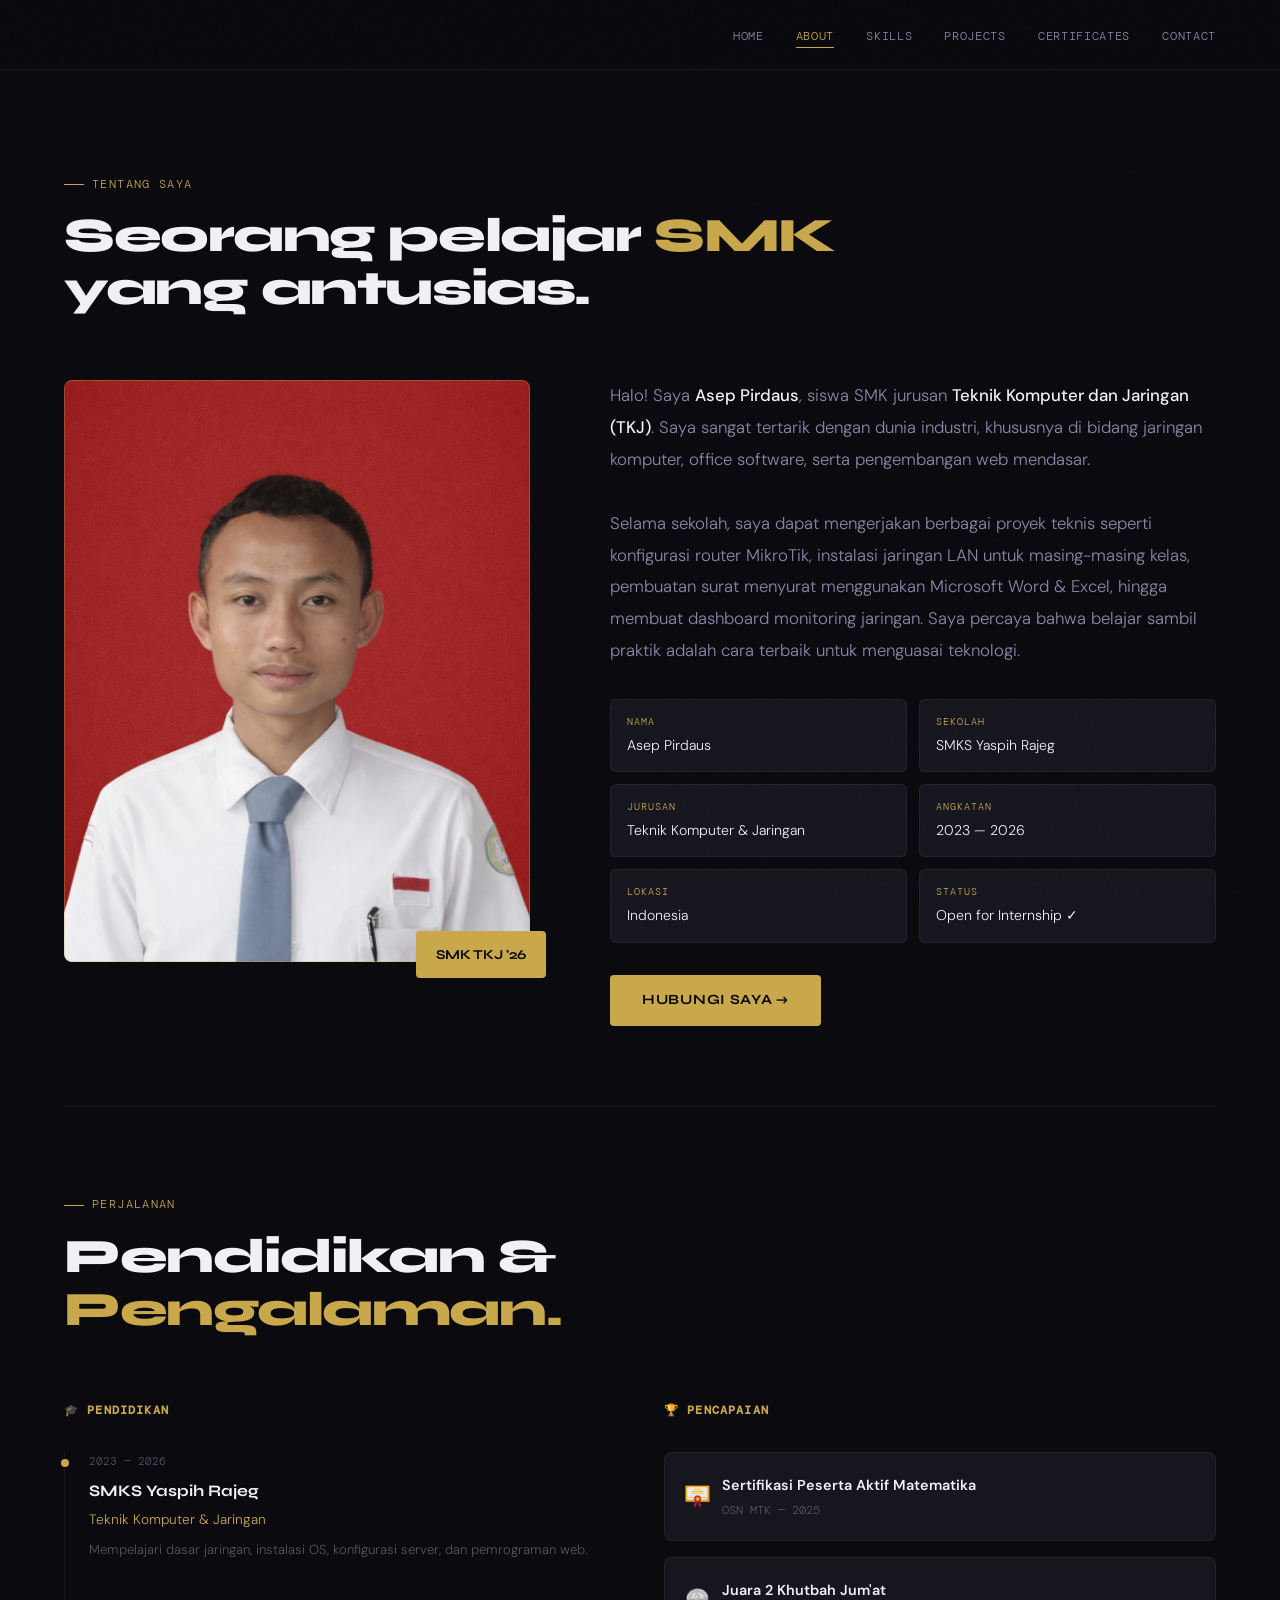
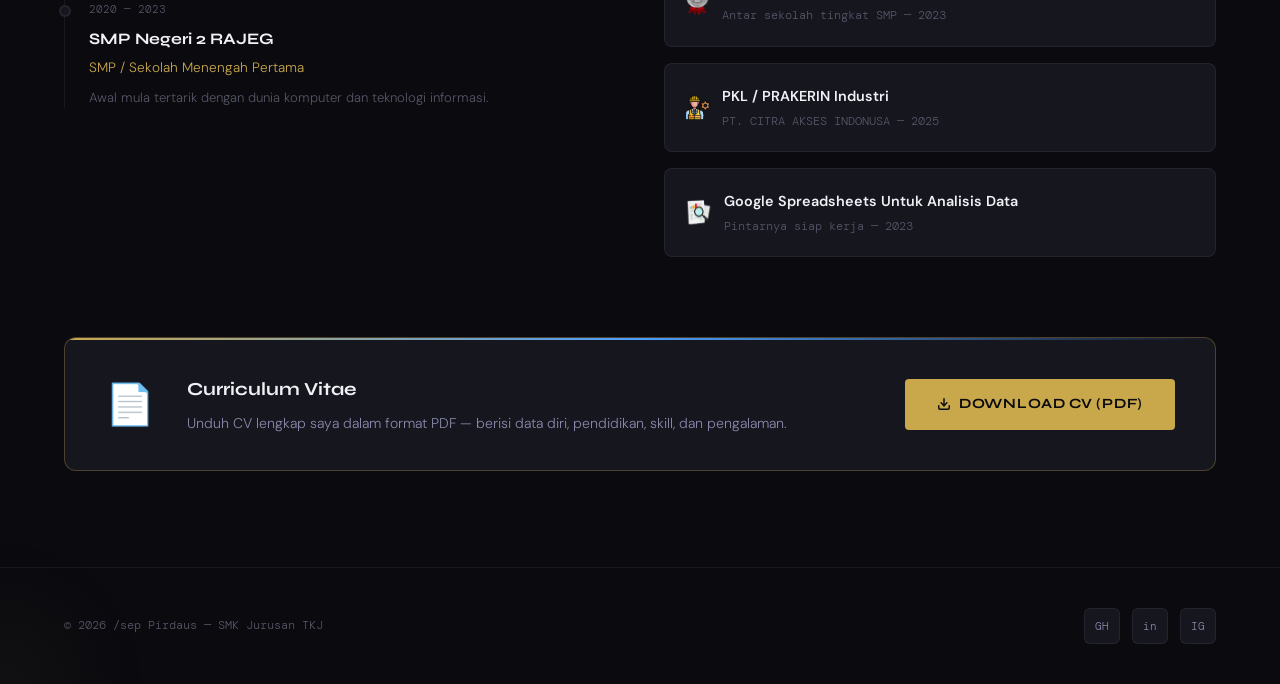
==== about.html @ 2106e5a6 "Add files via upload" ====
<!DOCTYPE html>
<html lang="id">
<head>
  <meta charset="UTF-8" />
  <meta name="viewport" content="width=device-width, initial-scale=1.0" />
  <title>About — Asep Pirdaus</title>
  <link rel="stylesheet" href="style.css" />
  <link rel="icon" href="data:image/svg+xml,<svg xmlns='http://www.w3.org/2000/svg' viewBox='0 0 100 100'><text y='.9em' font-size='90'>💻</text></svg>" />
</head>
<body>

  <nav class="navbar">
    <a href="index.html" class="nav-logo"><span></span></a>
    <ul class="nav-links">
      <li><a href="index.html">Home</a></li>
      <li><a href="about.html" class="active">About</a></li>
      <li><a href="skills.html">Skills</a></li>
      <li><a href="projects.html">Projects</a></li>
      <li><a href="certificates.html">Certificates</a></li>
      <li><a href="contact.html">Contact</a></li>
    </ul>
    <div class="hamburger" id="hamburger">
      <span></span><span></span><span></span>
    </div>
  </nav>

  <div class="nav-mobile" id="navMobile">
    <a href="index.html">Home</a>
    <a href="about.html">About</a>
    <a href="skills.html">Skills</a>
    <a href="projects.html">Projects</a>
    <a href="certificates.html">Certificates</a>
    <a href="contact.html">Contact</a>
  </div>

  <div class="page-wrapper">
    <section class="section">

      <div class="section-header reveal">
        <div class="section-tag">Tentang Saya</div>
        <h1 class="section-title">Seorang pelajar <span>SMK</span><br>yang antusias.</h1>
      </div>

      <!-- About Grid -->
      <div class="about-grid">

        <!-- Photo -->
        <div class="about-photo-wrap reveal">
          <div class="about-photo-frame">
            <img src="my face.webp" alt="Foto Asep" style="width:100%; height:100%; object-fit:cover;">
          </div>
          <div class="photo-badge">SMK TKJ '26</div>
        </div>

        <!-- Content -->
        <div class="about-content reveal">
          <p class="about-intro">
            Halo! Saya <strong>Asep Pirdaus</strong>, siswa SMK jurusan
            <strong>Teknik Komputer dan Jaringan (TKJ)</strong>. Saya sangat tertarik
            dengan dunia industri, khususnya di bidang jaringan komputer, office software,
            serta pengembangan web mendasar.
          </p>
          <p class="about-intro">
            Selama sekolah, saya dapat mengerjakan berbagai proyek teknis seperti
            konfigurasi router MikroTik, instalasi jaringan LAN untuk masing-masing kelas,
            pembuatan surat menyurat menggunakan Microsoft Word & Excel, hingga membuat
            dashboard monitoring jaringan. Saya percaya bahwa belajar sambil praktik adalah
            cara terbaik untuk menguasai teknologi.
          </p>

          <div class="about-details stagger">
            <div class="detail-item">
              <div class="detail-label">Nama</div>
              <div class="detail-value">Asep Pirdaus</div>
            </div>
            <div class="detail-item">
              <div class="detail-label">Sekolah</div>
              <div class="detail-value">SMKS Yaspih Rajeg</div>
            </div>
            <div class="detail-item">
              <div class="detail-label">Jurusan</div>
              <div class="detail-value">Teknik Komputer & Jaringan</div>
            </div>
            <div class="detail-item">
              <div class="detail-label">Angkatan</div>
              <div class="detail-value">2023 — 2026</div>
            </div>
            <div class="detail-item">
              <div class="detail-label">Lokasi</div>
              <div class="detail-value">Indonesia</div>
            </div>
            <div class="detail-item">
              <div class="detail-label">Status</div>
              <div class="detail-value">Open for Internship ✓</div>
            </div>
          </div>

          <div class="about-actions">
            <a href="contact.html" class="btn-primary">Hubungi Saya →</a>
          </div>
        </div>

      </div>

      <div class="divider" style="margin: 5rem 0;"></div>

      <!-- Education & Experience Timeline -->
      <div class="section-header reveal">
        <div class="section-tag">Perjalanan</div>
        <h2 class="section-title">Pendidikan &<br><span>Pengalaman.</span></h2>
      </div>

      <div class="timeline-grid stagger">

        <!-- Education -->
        <div class="reveal">
          <h3 class="timeline-heading">🎓 Pendidikan</h3>

          <div class="timeline-list">

            <div class="timeline-item">
              <div class="timeline-dot active"></div>
              <div class="timeline-date">2023 — 2026</div>
              <div class="timeline-title">SMKS Yaspih Rajeg</div>
              <div class="timeline-sub">Teknik Komputer & Jaringan</div>
              <div class="timeline-desc">Mempelajari dasar jaringan, instalasi OS, konfigurasi server, dan pemrograman web.</div>
            </div>

            <div class="timeline-item">
              <div class="timeline-dot"></div>
              <div class="timeline-date">2020 — 2023</div>
              <div class="timeline-title">SMP Negeri 2 RAJEG</div>
              <div class="timeline-sub">SMP / Sekolah Menengah Pertama</div>
              <div class="timeline-desc">Awal mula tertarik dengan dunia komputer dan teknologi informasi.</div>
            </div>

          </div>
        </div>

        <!-- Achievements -->
        <div class="reveal">
          <h3 class="timeline-heading">🏆 Pencapaian</h3>

          <div class="achievement-list">

            <div class="achievement-item">
              <span class="achievement-icon"><img src="sertif.webp" height="25px" width="25px" alt="Network"></span>
              <div>
                <div class="achievement-title">Sertifikasi Peserta Aktif Matematika</div>
                <div class="achievement-sub">OSN MTK — 2025</div>
              </div>
            </div>

            <div class="achievement-item">
              <span class="achievement-icon"><img src="medali.webp" height="28px" width="25px" alt="Network"></span>
              <div>
                <div class="achievement-title">Juara 2 Khutbah Jum'at</div>
                <div class="achievement-sub">Antar sekolah tingkat SMP — 2023</div>
              </div>
            </div>

            <div class="achievement-item">
              <span class="achievement-icon"><img src="industri.webp" height="25px" width="25px" alt="Network"></span>
              <div>
                <div class="achievement-title">PKL / PRAKERIN Industri</div>
                <div class="achievement-sub">PT. CITRA AKSES INDONUSA — 2025</div>
              </div>
            </div>

            <div class="achievement-item">
              <span class="achievement-icon"><img src="data.webp" height="29px" width="27px" alt="Network"></span>
              <div>
                <div class="achievement-title">Google Spreadsheets Untuk Analisis Data</div>
                <div class="achievement-sub">Pintarnya siap kerja — 2023</div>
              </div>
            </div>

          </div>
        </div>

      </div>

      <!-- CV Download Banner -->
      <div class="cv-banner reveal" style="margin-top: 5rem;">
        <div class="cv-banner-inner">
          <div class="cv-banner-icon">📄</div>
          <div class="cv-banner-text">
            <div class="cv-banner-title">Curriculum Vitae</div>
            <div class="cv-banner-desc">Unduh CV lengkap saya dalam format PDF — berisi data diri, pendidikan, skill, dan pengalaman.</div>
          </div>
          <a href="cv.pdf" class="btn-primary" download style="white-space:nowrap; flex-shrink:0;">
            <svg width="14" height="14" viewBox="0 0 24 24" fill="none" stroke="currentColor" stroke-width="2.5" stroke-linecap="round" stroke-linejoin="round" style="flex-shrink:0;"><path d="M21 15v4a2 2 0 0 1-2 2H5a2 2 0 0 1-2-2v-4"/><polyline points="7 10 12 15 17 10"/><line x1="12" y1="15" x2="12" y2="3"/></svg>
            Download CV (PDF)
          </a>
        </div>
      </div>

    </section>
  </div>

  <footer>
  
    <p class="footer-copy">© 2026 /sep Pirdaus — SMK Jurusan TKJ</p>
    <div class="footer-socials">
      <a href="https://github.com/aseppirdaus302-gif" class="social-link" title="GitHub" target="_blank">GH</a>
      <a href="https://www.linkedin.com/in/asep-pirdaus-865a7a403?utm_source=share&utm_campaign=share_via&utm_content=profile&utm_medium=android_app" class="social-link" title="LinkedIn" target="_blank">in</a>
      <a href="https://www.instagram.com/uus_dreamer" class="social-link" title="Instagram" target="_blank">IG</a>
    </div>
  </footer>

  <script src="main.js"></script>
</body>
</html>
---- style.css ----
/* =========================================
   PORTFOLIO - Asep Pirdaus - style.css
   Dark Elegant Theme — Improved v2
   ========================================= */

@import url('https://fonts.googleapis.com/css2?family=Syne:wght@400;600;700;800&family=DM+Mono:ital,wght@0,300;0,400;1,300&family=DM+Sans:wght@300;400;500&display=swap');

/* === CSS VARIABLES === */
:root {
  --bg-primary: #0a0a0f;
  --bg-secondary: #111118;
  --bg-card: #16161f;
  --bg-card-hover: #1e1e2a;

  --accent-gold: #c9a84c;
  --accent-gold-light: #e8c96b;
  --accent-blue: #4a9eff;
  --accent-blue-dim: rgba(74, 158, 255, 0.15);

  --text-primary: #f0f0f5;
  --text-secondary: #8888aa;
  --text-muted: #555566;

  --border: rgba(255, 255, 255, 0.06);
  --border-accent: rgba(201, 168, 76, 0.3);

  --shadow-card: 0 4px 30px rgba(0, 0, 0, 0.5);
  --shadow-glow: 0 0 40px rgba(201, 168, 76, 0.08);

  --font-display: 'Syne', sans-serif;
  --font-body: 'DM Sans', sans-serif;
  --font-mono: 'DM Mono', monospace;

  --nav-height: 70px;
  --transition: 0.3s cubic-bezier(0.4, 0, 0.2, 1);
  --section-padding: 6rem 5%;
}

/* === RESET & BASE === */
*, *::before, *::after {
  margin: 0;
  padding: 0;
  box-sizing: border-box;
}

html {
  scroll-behavior: smooth;
  font-size: 16px;
}

body {
  background-color: var(--bg-primary);
  color: var(--text-primary);
  font-family: var(--font-body);
  font-weight: 300;
  line-height: 1.7;
  overflow-x: hidden;
  min-height: 100vh;
}

body::before {
  content: '';
  position: fixed;
  inset: 0;
  background-image: url("data:image/svg+xml,%3Csvg viewBox='0 0 256 256' xmlns='http://www.w3.org/2000/svg'%3E%3Cfilter id='noise'%3E%3CfeTurbulence type='fractalNoise' baseFrequency='0.9' numOctaves='4' stitchTiles='stitch'/%3E%3C/filter%3E%3Crect width='100%25' height='100%25' filter='url(%23noise)' opacity='0.03'/%3E%3C/svg%3E");
  pointer-events: none;
  z-index: 9999;
  opacity: 0.4;
}

a { text-decoration: none; color: inherit; }
img { max-width: 100%; display: block; }
ul { list-style: none; }

::-webkit-scrollbar { width: 4px; }
::-webkit-scrollbar-track { background: var(--bg-primary); }
::-webkit-scrollbar-thumb { background: var(--accent-gold); border-radius: 2px; }

::selection {
  background: rgba(201, 168, 76, 0.25);
  color: var(--accent-gold-light);
}

/* =========================================
   ANIMATIONS
   ========================================= */
@keyframes fadeUp {
  from { opacity: 0; transform: translateY(20px); }
  to   { opacity: 1; transform: translateY(0); }
}

@keyframes fadeIn {
  from { opacity: 0; }
  to   { opacity: 1; }
}

@keyframes scrollLine {
  0%   { transform: scaleY(0); transform-origin: top; }
  50%  { transform: scaleY(1); transform-origin: top; }
  51%  { transform: scaleY(1); transform-origin: bottom; }
  100% { transform: scaleY(0); transform-origin: bottom; }
}

/* === SCROLL REVEAL === */
.reveal {
  opacity: 0;
  transform: translateY(24px);
  transition: opacity 0.6s ease, transform 0.6s ease;
}
.reveal.visible { opacity: 1; transform: translateY(0); }

.stagger > * {
  opacity: 0;
  transform: translateY(20px);
  transition: opacity 0.5s ease, transform 0.5s ease;
}
.stagger.visible > * { opacity: 1; transform: translateY(0); }
.stagger.visible > *:nth-child(1) { transition-delay: 0.05s; }
.stagger.visible > *:nth-child(2) { transition-delay: 0.15s; }
.stagger.visible > *:nth-child(3) { transition-delay: 0.25s; }
.stagger.visible > *:nth-child(4) { transition-delay: 0.35s; }
.stagger.visible > *:nth-child(5) { transition-delay: 0.45s; }
.stagger.visible > *:nth-child(6) { transition-delay: 0.55s; }

/* =========================================
   NAVBAR
   ========================================= */
.navbar {
  position: fixed;
  top: 0; left: 0; right: 0;
  z-index: 1000;
  height: var(--nav-height);
  display: flex;
  align-items: center;
  padding: 0 5%;
  background: rgba(10, 10, 15, 0.85);
  backdrop-filter: blur(20px);
  -webkit-backdrop-filter: blur(20px);
  border-bottom: 1px solid var(--border);
  transition: all var(--transition);
  gap: 2rem;
}

.navbar.scrolled {
  background: rgba(10, 10, 15, 0.97);
  border-bottom-color: var(--border-accent);
}

.nav-logo {
  font-family: var(--font-display);
  font-size: 1.3rem;
  font-weight: 800;
  color: var(--text-primary);
  letter-spacing: -0.02em;
  flex: 1;
  white-space: nowrap;
}
.nav-logo span { color: var(--accent-gold); }

.nav-links {
  display: flex;
  gap: 2rem;
  align-items: center;
  flex-wrap: nowrap;
}

.nav-links a {
  font-family: var(--font-mono);
  font-size: 0.72rem;
  letter-spacing: 0.06em;
  text-transform: uppercase;
  color: var(--text-secondary);
  position: relative;
  transition: color var(--transition);
  white-space: nowrap;
}

.nav-links a::after {
  content: '';
  position: absolute;
  bottom: -4px; left: 0;
  width: 0; height: 1px;
  background: var(--accent-gold);
  transition: width var(--transition);
}

.nav-links a:hover,
.nav-links a.active { color: var(--accent-gold); }

.nav-links a:hover::after,
.nav-links a.active::after { width: 100%; }

/* Hamburger */
.hamburger {
  display: none;
  flex-direction: column;
  gap: 5px;
  cursor: pointer;
  padding: 5px;
  flex-shrink: 0;
}

.hamburger span {
  display: block;
  width: 24px; height: 2px;
  background: var(--text-primary);
  transition: all var(--transition);
  transform-origin: center;
}

.hamburger.open span:nth-child(1) { transform: translateY(7px) rotate(45deg); }
.hamburger.open span:nth-child(2) { opacity: 0; }
.hamburger.open span:nth-child(3) { transform: translateY(-7px) rotate(-45deg); }

/* Mobile Nav */
.nav-mobile {
  display: none;
  position: fixed;
  top: var(--nav-height); left: 0; right: 0;
  background: rgba(10, 10, 15, 0.98);
  backdrop-filter: blur(20px);
  padding: 2rem 5%;
  border-bottom: 1px solid var(--border);
  z-index: 999;
  flex-direction: column;
  gap: 0;
  transform: translateY(-10px);
  opacity: 0;
  transition: all var(--transition);
}

.nav-mobile.open {
  display: flex;
  transform: translateY(0);
  opacity: 1;
}

.nav-mobile a {
  font-family: var(--font-mono);
  font-size: 0.9rem;
  color: var(--text-secondary);
  letter-spacing: 0.05em;
  text-transform: uppercase;
  transition: color var(--transition);
  padding: 1rem 0;
  border-bottom: 1px solid var(--border);
}

.nav-mobile a:hover,
.nav-mobile a.active { color: var(--accent-gold); }

/* =========================================
   PAGE WRAPPER
   ========================================= */
.page-wrapper { padding-top: var(--nav-height); }

/* =========================================
   HERO
   ========================================= */
.hero {
  min-height: auto;        /* ← hapus min-height penuh */
  padding: 5rem 5% 4rem;  /* ← atur padding atas bawah */
  display: flex;
  align-items: center;
  ...
}

.hero::before {
  content: '';
  position: absolute; inset: 0;
  background-image:
    linear-gradient(rgba(201, 168, 76, 0.03) 1px, transparent 1px),
    linear-gradient(90deg, rgba(201, 168, 76, 0.03) 1px, transparent 1px);
  background-size: 60px 60px;
  mask-image: radial-gradient(ellipse at center, black 30%, transparent 80%);
}

.hero-orb {
  position: absolute;
  border-radius: 50%;
  filter: blur(80px);
  pointer-events: none;
}

.hero-orb-1 {
  width: 400px; height: 400px;
  background: rgba(201, 168, 76, 0.06);
  top: -100px; right: -100px;
}

.hero-orb-2 {
  width: 300px; height: 300px;
  background: rgba(74, 158, 255, 0.05);
  bottom: 50px; left: -50px;
}

.hero-content {
  max-width: 800px;
  position: relative;
  z-index: 1;
  width: 100%;
}

.hero-tag {
  display: inline-flex;
  align-items: center;
  gap: 0.5rem;
  font-family: var(--font-mono);
  font-size: 0.75rem;
  color: var(--accent-gold);
  letter-spacing: 0.1em;
  text-transform: uppercase;
  margin-bottom: 1.5rem;
  opacity: 0;
  animation: fadeUp 0.8s 0.2s ease forwards;
}

.hero-tag::before {
  content: '';
  display: block;
  width: 30px; height: 1px;
  background: var(--accent-gold);
}

.hero-name {
  font-family: var(--font-display);
  font-size: clamp(2.8rem, 7vw, 5.5rem);
  font-weight: 800;
  line-height: 1.05;
  letter-spacing: -0.03em;
  margin-bottom: 0.5rem;
  opacity: 0;
  animation: fadeUp 0.8s 0.35s ease forwards;
}

.hero-name .highlight {
  color: var(--accent-gold);
  display: block;
}

.hero-role {
  font-family: var(--font-mono);
  font-size: 1rem;
  color: var(--accent-blue);
  margin-bottom: 1.5rem;
  opacity: 0;
  animation: fadeUp 0.8s 0.5s ease forwards;
}

.hero-desc {
  font-size: 1.05rem;
  color: var(--text-secondary);
  max-width: 550px;
  margin-bottom: 2.5rem;
  line-height: 1.8;
  opacity: 0;
  animation: fadeUp 0.8s 0.65s ease forwards;
}

.hero-desc strong { color: var(--text-primary); font-weight: 500; }

.hero-buttons {
  display: flex;
  gap: 1rem;
  flex-wrap: wrap;
  align-items: center;
  opacity: 0;
  animation: fadeUp 0.8s 0.8s ease forwards;
}

/* Stats row */
.hero-stats {
  display: flex;
  gap: 3rem;
  flex-wrap: wrap;
  margin-top: 4rem;
  padding-top: 2rem;
  border-top: 1px solid var(--border);
  opacity: 0;
  animation: fadeUp 0.8s 1s ease forwards;
}

.stat-item .stat-number {
  font-family: var(--font-display);
  font-size: 1.8rem;
  font-weight: 800;
  color: var(--accent-gold);
  line-height: 1;
}

.stat-item .stat-label {
  font-family: var(--font-mono);
  font-size: 0.7rem;
  color: var(--text-muted);
  text-transform: uppercase;
  letter-spacing: 0.08em;
  margin-top: 0.25rem;
}

/* Scroll indicator */
.scroll-indicator {
  position: absolute;
  bottom: 2rem; right: 5%;
  display: flex;
  flex-direction: column;
  align-items: center;
  gap: 0.5rem;
  opacity: 0;
  animation: fadeIn 1s 1.5s ease forwards;
}

.scroll-line {
  width: 1px; height: 60px;
  background: linear-gradient(to bottom, var(--accent-gold), transparent);
  animation: scrollLine 2s infinite;
}

.scroll-text {
  font-family: var(--font-mono);
  font-size: 0.65rem;
  color: var(--text-muted);
  text-transform: uppercase;
  letter-spacing: 0.15em;
  writing-mode: vertical-rl;
}

/* =========================================
   BUTTONS
   ========================================= */
.btn-primary {
  display: inline-flex;
  align-items: center;
  gap: 0.5rem;
  padding: 0.85rem 2rem;
  background: var(--accent-gold);
  color: var(--bg-primary);
  font-family: var(--font-display);
  font-weight: 700;
  font-size: 0.88rem;
  letter-spacing: 0.05em;
  text-transform: uppercase;
  border-radius: 4px;
  transition: all var(--transition);
  border: none;
  cursor: pointer;
}

.btn-primary:hover {
  background: var(--accent-gold-light);
  transform: translateY(-2px);
  box-shadow: 0 10px 30px rgba(201, 168, 76, 0.3);
}

.btn-outline {
  display: inline-flex;
  align-items: center;
  gap: 0.5rem;
  padding: 0.85rem 2rem;
  background: transparent;
  color: var(--text-primary);
  font-family: var(--font-display);
  font-weight: 600;
  font-size: 0.88rem;
  letter-spacing: 0.05em;
  text-transform: uppercase;
  border-radius: 4px;
  border: 1px solid var(--border-accent);
  transition: all var(--transition);
  cursor: pointer;
}

.btn-outline:hover {
  border-color: var(--accent-gold);
  color: var(--accent-gold);
  transform: translateY(-2px);
  background: rgba(201, 168, 76, 0.05);
}

/* CV Download Button */
.btn-cv {
  display: inline-flex;
  align-items: center;
  gap: 0.5rem;
  padding: 0.85rem 1.5rem;
  background: transparent;
  color: var(--text-secondary);
  font-family: var(--font-mono);
  font-size: 0.78rem;
  letter-spacing: 0.05em;
  text-transform: uppercase;
  border-radius: 4px;
  border: 1px solid var(--border);
  transition: all var(--transition);
  cursor: pointer;
}

.btn-cv:hover {
  border-color: var(--accent-gold);
  color: var(--accent-gold);
  background: rgba(201, 168, 76, 0.05);
  transform: translateY(-2px);
}

/* =========================================
   SECTION COMMONS
   ========================================= */
.section {
  padding: var(--section-padding);
}

.section-header { margin-bottom: 4rem; }

.section-tag {
  display: inline-flex;
  align-items: center;
  gap: 0.5rem;
  font-family: var(--font-mono);
  font-size: 0.72rem;
  color: var(--accent-gold);
  letter-spacing: 0.12em;
  text-transform: uppercase;
  margin-bottom: 1rem;
}

.section-tag::before {
  content: '';
  display: block;
  width: 20px; height: 1px;
  background: var(--accent-gold);
}

.section-title {
  font-family: var(--font-display);
  font-size: clamp(2rem, 4vw, 3rem);
  font-weight: 800;
  letter-spacing: -0.03em;
  line-height: 1.1;
}

.section-title span { color: var(--accent-gold); }

.section-desc {
  margin-top: 1rem;
  color: var(--text-secondary);
  max-width: 550px;
  line-height: 1.8;
}

.divider {
  width: 100%; height: 1px;
  background: var(--border);
}

/* =========================================
   HOME — HIGHLIGHT GRID
   ========================================= */
.highlight-grid {
  display: grid;
  grid-template-columns: repeat(auto-fit, minmax(220px, 1fr));
  gap: 1.5rem;
  margin-top: 3rem;
}

/* =========================================
   HOME — CTA SECTION
   ========================================= */
.cta-section {
  text-align: center;
  padding-top: 1rem;
  padding-bottom: 5rem;
}

.cta-inner {
  max-width: 600px;
  margin: 0 auto;
}

.cta-desc {
  color: var(--text-secondary);
  margin: 1.5rem auto;
  max-width: 450px;
  line-height: 1.8;
}

.cta-buttons {
  display: flex;
  gap: 1rem;
  justify-content: center;
  flex-wrap: wrap;
}

/* =========================================
   ABOUT PAGE
   ========================================= */
.about-grid {
  display: grid;
  grid-template-columns: 1fr 1.3fr;
  gap: 5rem;
  align-items: start;
}

.about-photo-wrap { position: relative; }

.about-photo-frame {
  position: relative;
  border-radius: 8px;
  overflow: hidden;
  background: var(--bg-card);
  aspect-ratio: 4/5;
  display: flex;
  align-items: center;
  justify-content: center;
}

.about-photo-frame img {
  width: 100%; height: 100%;
  object-fit: cover;
  filter: grayscale(30%);
  transition: filter var(--transition);
}

.about-photo-frame:hover img { filter: grayscale(0%); }

.about-photo-frame::after {
  content: '';
  position: absolute; inset: 0;
  border: 1px solid var(--border-accent);
  border-radius: 8px;
  pointer-events: none;
}

.photo-badge {
  position: absolute;
  bottom: -1rem; right: -1rem;
  background: var(--accent-gold);
  color: var(--bg-primary);
  padding: 0.75rem 1.25rem;
  border-radius: 4px;
  font-family: var(--font-display);
  font-weight: 700;
  font-size: 0.85rem;
}

.about-intro {
  font-size: 1.05rem;
  color: var(--text-secondary);
  line-height: 1.9;
  margin-bottom: 2rem;
}

.about-intro strong { color: var(--text-primary); font-weight: 500; }

.about-details {
  display: grid;
  grid-template-columns: 1fr 1fr;
  gap: 0.75rem;
  margin-bottom: 2rem;
}

.detail-item {
  padding: 0.85rem 1rem;
  background: var(--bg-card);
  border: 1px solid var(--border);
  border-radius: 6px;
  transition: border-color var(--transition);
}

.detail-item:hover { border-color: var(--border-accent); }

.detail-label {
  font-family: var(--font-mono);
  font-size: 0.62rem;
  color: var(--accent-gold);
  text-transform: uppercase;
  letter-spacing: 0.1em;
  margin-bottom: 0.2rem;
}

.detail-value { font-size: 0.88rem; color: var(--text-primary); }

.about-actions {
  display: flex;
  gap: 1rem;
  flex-wrap: wrap;
  align-items: center;
  margin-top: 0.5rem;
}

/* Timeline */
.timeline-grid {
  display: grid;
  grid-template-columns: 1fr 1fr;
  gap: 3rem;
  margin-top: 1rem;
}

.timeline-heading {
  font-family: var(--font-mono);
  font-size: 0.72rem;
  color: var(--accent-gold);
  text-transform: uppercase;
  letter-spacing: 0.1em;
  margin-bottom: 2rem;
}

.timeline-list {
  position: relative;
  padding-left: 1.5rem;
  border-left: 1px solid var(--border);
}

.timeline-item {
  margin-bottom: 2.5rem;
  position: relative;
}

.timeline-item:last-child { margin-bottom: 0; }

.timeline-dot {
  position: absolute;
  left: -1.87rem;
  top: 0.3rem;
  width: 12px; height: 12px;
  border-radius: 50%;
  background: var(--bg-card);
  border: 2px solid var(--border);
}

.timeline-dot.active {
  background: var(--accent-gold);
  border-color: var(--bg-primary);
}

.timeline-date {
  font-family: var(--font-mono);
  font-size: 0.68rem;
  color: var(--text-muted);
  margin-bottom: 0.4rem;
}

.timeline-title {
  font-family: var(--font-display);
  font-size: 1rem;
  font-weight: 700;
  margin-bottom: 0.25rem;
}

.timeline-sub {
  font-size: 0.85rem;
  color: var(--accent-gold);
}

.timeline-desc {
  font-size: 0.82rem;
  color: var(--text-muted);
  margin-top: 0.5rem;
  line-height: 1.6;
}

/* Achievements */
.achievement-list {
  display: flex;
  flex-direction: column;
  gap: 1rem;
}

.achievement-item {
  display: flex;
  align-items: center;
  gap: 0.75rem;
  padding: 1.25rem;
  background: var(--bg-card);
  border: 1px solid var(--border);
  border-radius: 8px;
  transition: all var(--transition);
}

.achievement-item:hover {
  border-color: var(--border-accent);
  transform: translateX(4px);
}

.achievement-icon { font-size: 1.5rem; flex-shrink: 0; }

.achievement-title {
  font-weight: 600;
  font-size: 0.9rem;
}

.achievement-sub {
  font-size: 0.75rem;
  color: var(--text-muted);
  font-family: var(--font-mono);
  margin-top: 0.15rem;
}

/* CV Banner */
.cv-banner {
  background: var(--bg-card);
  border: 1px solid var(--border-accent);
  border-radius: 12px;
  padding: 2rem 2.5rem;
  position: relative;
  overflow: hidden;
}

.cv-banner::before {
  content: '';
  position: absolute;
  top: 0; left: 0; right: 0;
  height: 2px;
  background: linear-gradient(90deg, var(--accent-gold), var(--accent-blue), transparent);
}

.cv-banner-inner {
  display: flex;
  align-items: center;
  gap: 2rem;
  flex-wrap: wrap;
}

.cv-banner-icon {
  font-size: 2.5rem;
  flex-shrink: 0;
}

.cv-banner-text { flex: 1; min-width: 200px; }

.cv-banner-title {
  font-family: var(--font-display);
  font-size: 1.15rem;
  font-weight: 700;
  margin-bottom: 0.4rem;
}

.cv-banner-desc {
  font-size: 0.88rem;
  color: var(--text-secondary);
  line-height: 1.6;
}

/* =========================================
   SKILLS PAGE
   ========================================= */
.skills-grid {
  display: grid;
  grid-template-columns: repeat(auto-fit, minmax(300px, 1fr));
  gap: 1.5rem;
  margin-bottom: 4rem;
}

.skill-category {
  background: var(--bg-card);
  border: 1px solid var(--border);
  border-radius: 8px;
  padding: 2rem;
  transition: all var(--transition);
  position: relative;
  overflow: hidden;
}

.skill-category::before {
  content: '';
  position: absolute;
  top: 0; left: 0; right: 0;
  height: 2px;
  background: linear-gradient(90deg, var(--accent-gold), transparent);
  opacity: 0;
  transition: opacity var(--transition);
}

.skill-category:hover {
  border-color: var(--border-accent);
  transform: translateY(-3px);
  box-shadow: var(--shadow-card);
}

.skill-category:hover::before { opacity: 1; }

.category-icon {
  font-size: 2rem;
  margin-bottom: 1rem;
  display: flex;
  align-items: center;
}

.category-name {
  font-family: var(--font-display);
  font-size: 1.1rem;
  font-weight: 700;
  margin-bottom: 0.25rem;
}

.category-desc {
  font-size: 0.82rem;
  color: var(--text-muted);
  margin-bottom: 1.5rem;
}

.skill-bars { display: flex; flex-direction: column; gap: 1rem; }

.skill-bar-header {
  display: flex;
  justify-content: space-between;
  margin-bottom: 0.4rem;
}

.skill-name { font-size: 0.82rem; color: var(--text-secondary); }

.skill-percent {
  font-family: var(--font-mono);
  font-size: 0.75rem;
  color: var(--accent-gold);
}

.skill-bar-track {
  height: 4px;
  background: rgba(255, 255, 255, 0.06);
  border-radius: 2px;
  overflow: hidden;
}

.skill-bar-fill {
  height: 100%;
  border-radius: 2px;
  background: linear-gradient(90deg, var(--accent-gold), var(--accent-gold-light));
  width: 0%;
  transition: width 1.2s cubic-bezier(0.4, 0, 0.2, 1);
}

.skill-bar-fill.blue {
  background: linear-gradient(90deg, var(--accent-blue), #7ec8ff);
}

/* Tech badges */
.tech-badges {
  display: flex;
  flex-wrap: wrap;
  gap: 0.6rem;
  margin-top: 2rem;
}

.tech-badge {
  display: inline-flex;
  align-items: center;
  gap: 0.4rem;
  padding: 0.4rem 0.9rem;
  background: var(--bg-card);
  border: 1px solid var(--border);
  border-radius: 100px;
  font-family: var(--font-mono);
  font-size: 0.72rem;
  color: var(--text-secondary);
  transition: all var(--transition);
  cursor: default;
}

.tech-badge:hover {
  border-color: var(--accent-gold);
  color: var(--accent-gold);
  background: rgba(201, 168, 76, 0.05);
}

/* =========================================
   PROJECTS PAGE
   ========================================= */
.projects-filter {
  display: flex;
  gap: 0.75rem;
  flex-wrap: wrap;
  margin-bottom: 3rem;
}

.filter-btn {
  padding: 0.45rem 1.25rem;
  background: transparent;
  border: 1px solid var(--border);
  border-radius: 100px;
  color: var(--text-muted);
  font-family: var(--font-mono);
  font-size: 0.72rem;
  text-transform: uppercase;
  letter-spacing: 0.08em;
  cursor: pointer;
  transition: all var(--transition);
}

.filter-btn:hover,
.filter-btn.active {
  border-color: var(--accent-gold);
  color: var(--accent-gold);
  background: rgba(201, 168, 76, 0.08);
}

.projects-grid {
  display: grid;
  grid-template-columns: repeat(auto-fill, minmax(320px, 1fr));
  gap: 1.5rem;
}

.project-card {
  background: var(--bg-card);
  border: 1px solid var(--border);
  border-radius: 10px;
  overflow: hidden;
  transition: all var(--transition);
}

.project-card:hover {
  border-color: var(--border-accent);
  transform: translateY(-5px);
  box-shadow: var(--shadow-card), var(--shadow-glow);
}

.project-thumb {
  position: relative;
  aspect-ratio: 16/9;
  background: var(--bg-secondary);
  overflow: hidden;
  display: flex;
  align-items: center;
  justify-content: center;
}

.project-thumb-icon {
  font-size: 3rem;
  opacity: 0.2;
  transition: all var(--transition);
}

.project-card:hover .project-thumb-icon {
  opacity: 0.4;
  transform: scale(1.1);
}

.project-thumb-overlay {
  position: absolute; inset: 0;
  background: linear-gradient(135deg, rgba(201,168,76,0.15) 0%, rgba(74,158,255,0.1) 100%);
  opacity: 0;
  transition: opacity var(--transition);
}

.project-card:hover .project-thumb-overlay { opacity: 1; }

.project-status {
  position: absolute;
  top: 0.75rem; right: 0.75rem;
  padding: 0.25rem 0.7rem;
  border-radius: 100px;
  font-family: var(--font-mono);
  font-size: 0.62rem;
  text-transform: uppercase;
  letter-spacing: 0.08em;
}

.status-done {
  background: rgba(74, 255, 140, 0.15);
  color: #4aff8c;
  border: 1px solid rgba(74, 255, 140, 0.3);
}

.status-progress {
  background: rgba(201, 168, 76, 0.15);
  color: var(--accent-gold);
  border: 1px solid rgba(201, 168, 76, 0.3);
}

.project-body { padding: 1.5rem; }

.project-tags {
  display: flex;
  gap: 0.4rem;
  flex-wrap: wrap;
  margin-bottom: 0.75rem;
}

.project-tag {
  padding: 0.2rem 0.6rem;
  background: var(--accent-blue-dim);
  border-radius: 3px;
  font-family: var(--font-mono);
  font-size: 0.65rem;
  color: var(--accent-blue);
  text-transform: uppercase;
  letter-spacing: 0.05em;
}

.project-title {
  font-family: var(--font-display);
  font-size: 1.05rem;
  font-weight: 700;
  margin-bottom: 0.5rem;
  transition: color var(--transition);
}

.project-card:hover .project-title { color: var(--accent-gold); }

.project-desc {
  font-size: 0.85rem;
  color: var(--text-muted);
  line-height: 1.7;
  margin-bottom: 1.25rem;
}

.project-footer {
  display: flex;
  align-items: center;
  justify-content: space-between;
  padding-top: 1rem;
  border-top: 1px solid var(--border);
}

.project-link {
  display: inline-flex;
  align-items: center;
  gap: 0.35rem;
  font-family: var(--font-mono);
  font-size: 0.72rem;
  color: var(--accent-gold);
  text-transform: uppercase;
  letter-spacing: 0.05em;
  transition: gap var(--transition);
}

.project-link:hover { gap: 0.6rem; }

.project-year {
  font-family: var(--font-mono);
  font-size: 0.72rem;
  color: var(--text-muted);
}

/* =========================================
   CERTIFICATES PAGE
   ========================================= */
.cert-grid {
  display: grid;
  grid-template-columns: repeat(auto-fill, minmax(320px, 1fr));
  gap: 1.5rem;
}

.cert-card {
  background: var(--bg-card);
  border: 1px solid var(--border);
  border-radius: 10px;
  overflow: hidden;
  transition: all var(--transition);
  display: flex;
  flex-direction: column;
  position: relative;
}

.cert-card::before {
  content: '';
  position: absolute;
  top: 0; left: 0; right: 0;
  height: 2px;
  background: linear-gradient(90deg, var(--accent-gold), transparent);
  opacity: 0;
  transition: opacity var(--transition);
}

.cert-card:hover {
  border-color: var(--border-accent);
  transform: translateY(-4px);
  box-shadow: var(--shadow-card), var(--shadow-glow);
}

.cert-card:hover::before { opacity: 1; }

.cert-card.cert-highlight {
  border-color: rgba(201, 168, 76, 0.25);
}

.cert-card.cert-highlight::before { opacity: 1; }

.cert-header {
  display: flex;
  align-items: center;
  justify-content: space-between;
  padding: 1.5rem 1.5rem 0;
}

.cert-badge {
  width: 48px; height: 48px;
  background: var(--bg-secondary);
  border: 1px solid var(--border);
  border-radius: 10px;
  display: flex;
  align-items: center;
  justify-content: center;
}

.cert-badge.gold {
  background: rgba(201, 168, 76, 0.1);
  border-color: var(--border-accent);
}

.cert-icon { font-size: 1.4rem; }

.cert-meta {
  text-align: right;
}

.cert-issuer {
  display: block;
  font-family: var(--font-mono);
  font-size: 0.65rem;
  color: var(--text-muted);
  text-transform: uppercase;
  letter-spacing: 0.06em;
}

.cert-year {
  display: block;
  font-family: var(--font-mono);
  font-size: 0.75rem;
  color: var(--accent-gold);
  margin-top: 0.2rem;
}

.cert-body {
  padding: 1.25rem 1.5rem;
  flex: 1;
}

.cert-title {
  font-family: var(--font-display);
  font-size: 1rem;
  font-weight: 700;
  margin-bottom: 0.6rem;
  line-height: 1.3;
}

.cert-desc {
  font-size: 0.82rem;
  color: var(--text-muted);
  line-height: 1.6;
  margin-bottom: 1rem;
}

.cert-tags {
  display: flex;
  gap: 0.4rem;
  flex-wrap: wrap;
}

.cert-tag {
  padding: 0.18rem 0.55rem;
  background: var(--accent-blue-dim);
  border-radius: 3px;
  font-family: var(--font-mono);
  font-size: 0.62rem;
  color: var(--accent-blue);
  text-transform: uppercase;
  letter-spacing: 0.05em;
}

.cert-footer {
  display: flex;
  align-items: center;
  justify-content: space-between;
  padding: 1rem 1.5rem 1.5rem;
  border-top: 1px solid var(--border);
  margin-top: auto;
}

.cert-download {
  display: inline-flex;
  align-items: center;
  gap: 0.4rem;
  font-family: var(--font-mono);
  font-size: 0.68rem;
  color: var(--accent-gold);
  text-transform: uppercase;
  letter-spacing: 0.05em;
  transition: all var(--transition);
  padding: 0.4rem 0.8rem;
  border: 1px solid var(--border-accent);
  border-radius: 4px;
}

.cert-download:hover {
  background: rgba(201, 168, 76, 0.08);
  transform: translateY(-1px);
}

.cert-status {
  font-family: var(--font-mono);
  font-size: 0.65rem;
  color: var(--text-muted);
}

.cert-status.verified {
  color: #4aff8c;
}

.cert-status.award {
  color: var(--accent-gold);
}

/* =========================================
   CONTACT PAGE
   ========================================= */
.contact-grid {
  display: grid;
  grid-template-columns: 1fr 1.5fr;
  gap: 4rem;
  align-items: start;
}

.contact-text {
  font-size: 1rem;
  color: var(--text-secondary);
  line-height: 1.9;
  margin-bottom: 2.5rem;
}

.contact-items {
  display: flex;
  flex-direction: column;
  gap: 0.75rem;
}

.contact-item {
  display: flex;
  align-items: center;
  gap: 1rem;
  padding: 1rem 1.25rem;
  background: var(--bg-card);
  border: 1px solid var(--border);
  border-radius: 8px;
  transition: all var(--transition);
}

.contact-item:hover {
  border-color: var(--border-accent);
  transform: translateX(4px);
}

.contact-icon {
  font-size: 1.3rem;
  width: 38px;
  text-align: center;
  flex-shrink: 0;
}

.contact-item-label {
  font-family: var(--font-mono);
  font-size: 0.62rem;
  color: var(--text-muted);
  text-transform: uppercase;
  letter-spacing: 0.08em;
  margin-bottom: 0.15rem;
}

.contact-item-value {
  font-size: 0.88rem;
  color: var(--text-primary);
}

/* Contact Form */
.contact-form-wrap {
  background: var(--bg-card);
  border: 1px solid var(--border);
  border-radius: 12px;
  padding: 2.5rem;
}

.contact-form {
  display: flex;
  flex-direction: column;
  gap: 1.25rem;
}

.form-row {
  display: grid;
  grid-template-columns: 1fr 1fr;
  gap: 1.25rem;
}

.form-group {
  display: flex;
  flex-direction: column;
  gap: 0.5rem;
}

.form-label {
  font-family: var(--font-mono);
  font-size: 0.68rem;
  color: var(--accent-gold);
  text-transform: uppercase;
  letter-spacing: 0.08em;
}

.form-input,
.form-textarea {
  background: var(--bg-secondary);
  border: 1px solid var(--border);
  border-radius: 6px;
  padding: 0.85rem 1rem;
  color: var(--text-primary);
  font-family: var(--font-body);
  font-size: 0.92rem;
  transition: border-color var(--transition);
  outline: none;
  width: 100%;
  resize: vertical;
}

.form-input::placeholder,
.form-textarea::placeholder { color: var(--text-muted); }

.form-input:focus,
.form-textarea:focus {
  border-color: var(--border-accent);
}

.form-submit {
  width: 100%;
  justify-content: center;
  padding: 1rem;
  font-size: 0.9rem;
  margin-top: 0.5rem;
}

.form-success {
  display: flex;
  align-items: center;
  gap: 0.5rem;
  padding: 0.85rem 1.25rem;
  background: rgba(74, 255, 140, 0.08);
  border: 1px solid rgba(74, 255, 140, 0.25);
  border-radius: 6px;
  color: #4aff8c;
  font-family: var(--font-mono);
  font-size: 0.78rem;
}

/* =========================================
   FOOTER
   ========================================= */
footer {
  border-top: 1px solid var(--border);
  padding: 2.5rem 5%;
  display: flex;
  align-items: center;
  justify-content: space-between;
  flex-wrap: wrap;
  gap: 1.5rem;
}

.footer-logo {
  font-family: var(--font-display);
  font-size: 1.2rem;
  font-weight: 800;
}

.footer-logo span { color: var(--accent-gold); }

.footer-copy {
  font-family: var(--font-mono);
  font-size: 0.72rem;
  color: var(--text-muted);
}

.footer-socials {
  display: flex;
  gap: 0.75rem;
}

.social-link {
  display: flex;
  align-items: center;
  justify-content: center;
  width: 36px; height: 36px;
  background: var(--bg-card);
  border: 1px solid var(--border);
  border-radius: 6px;
  font-family: var(--font-mono);
  font-size: 0.7rem;
  color: var(--text-secondary);
  transition: all var(--transition);
}

.social-link:hover {
  border-color: var(--accent-gold);
  color: var(--accent-gold);
  transform: translateY(-2px);
}

/* =========================================
   RESPONSIVE — TABLET (max 1024px)
   ========================================= */
@media (max-width: 1024px) {
  :root { --section-padding: 5rem 5%; }

  .about-grid {
    grid-template-columns: 1fr;
    gap: 3rem;
  }



  .about-photo-wrap {
    max-width: 360px;
    margin: 0 auto;
  }

  .timeline-grid {
    grid-template-columns: 1fr;
    gap: 2.5rem;
  }

  .contact-grid {
    grid-template-columns: 1fr;
    gap: 3rem;
  }
}

/* =========================================
   RESPONSIVE — MOBILE (max 768px)
   ========================================= */
@media (max-width: 768px) {
  :root {
    --nav-height: 64px;
    --section-padding: 4rem 4%;
  }

  /* Navbar — hide links, show hamburger */
  .nav-links { display: none; }
  .hamburger { display: flex; }

  /* Hero */
  .hero {
    padding: 3rem 4%;
    min-height: calc(100svh - var(--nav-height));
  }

  .hero-buttons {
    flex-direction: column;
    align-items: flex-start;
    gap: 0.75rem;
  }

  .hero-buttons .btn-primary,
  .hero-buttons .btn-outline,
  .hero-buttons .btn-cv {
    width: 100%;
    justify-content: center;
  }

  .hero-stats {
    gap: 2rem;
    margin-top: 2.5rem;
  }

  .scroll-indicator { display: none; }

  /* About */
  .about-details {
    grid-template-columns: 1fr;
  }

  .about-actions {
    flex-direction: column;
    align-items: stretch;
  }

  .about-actions .btn-primary,
  .about-actions .btn-cv {
    justify-content: center;
  }

  /* Timeline */
  .timeline-grid { grid-template-columns: 1fr; }

  /* CV Banner */
  .cv-banner { padding: 1.5rem; }

  .cv-banner-inner {
    flex-direction: column;
    align-items: flex-start;
    gap: 1.25rem;
  }

  .cv-banner-inner .btn-primary {
    width: 100%;
    justify-content: center;
  }

  /* Skills */
  .skills-grid {
    grid-template-columns: 1fr;
  }

  /* Projects */
  .projects-grid {
    grid-template-columns: 1fr;
  }

  .projects-filter {
    gap: 0.5rem;
  }

  .filter-btn {
    font-size: 0.65rem;
    padding: 0.4rem 0.9rem;
  }

  /* Certificates */
  .cert-grid {
    grid-template-columns: 1fr;
  }

  /* Contact */
  .contact-grid { grid-template-columns: 1fr; }

  .contact-form-wrap { padding: 1.5rem; }

  .form-row { grid-template-columns: 1fr; }

  /* Footer */
  footer {
    flex-direction: column;
    align-items: center;
    text-align: center;
    padding: 2rem 4%;
  }

  /* Highlight grid home */
  .highlight-grid {
    grid-template-columns: 1fr 1fr;
    gap: 1rem;
  }

  .cta-buttons {
    flex-direction: column;
    align-items: center;
  }

  .cta-buttons .btn-primary,
  .cta-buttons .btn-outline {
    width: 100%;
    max-width: 280px;
    justify-content: center;
  }
}

/* =========================================
   RESPONSIVE — SMALL (max 480px)
   ========================================= */
@media (max-width: 480px) {
  :root { --section-padding: 3rem 4%; }

  .highlight-grid {
    grid-template-columns: 1fr;
  }

  .hero-name {
    font-size: clamp(2.2rem, 10vw, 3rem);
  }

  .section-title {
    font-size: clamp(1.7rem, 7vw, 2.2rem);
  }

  .about-photo-wrap { max-width: 100%; }

  .cert-footer {
    flex-direction: column;
    align-items: flex-start;
    gap: 0.75rem;
  }

  .cert-download { width: 100%; justify-content: center; }

  .hero-stats { gap: 1.5rem; }

  .stat-item .stat-number { font-size: 1.4rem; }
}

@media (max-width: 768px) {
  .hero {
    min-height: auto;
    padding: 3rem 5% 4rem;
    align-items: flex-start;
    overflow: hidden;   /* ← tambahkan ini */
    width: 100%;        /* ← dan ini */
  }

  .hero-content {
    width: 100%;        /* ← tambahkan ini */
    max-width: 100%;    /* ← override max-width 800px */
    overflow: hidden;
  }

  .hero-orb-1,
  .hero-orb-2 {
    display: none;      /* ← sembunyikan orb yg bisa menyebabkan overflow */
  }
}

@media (max-width: 390px) {
  /* iPhone SE dan layar kecil */
  .hero {
    padding: 2rem 5% 3rem;
  }

  .hero-name {
    font-size: 2.5rem;
  }
}
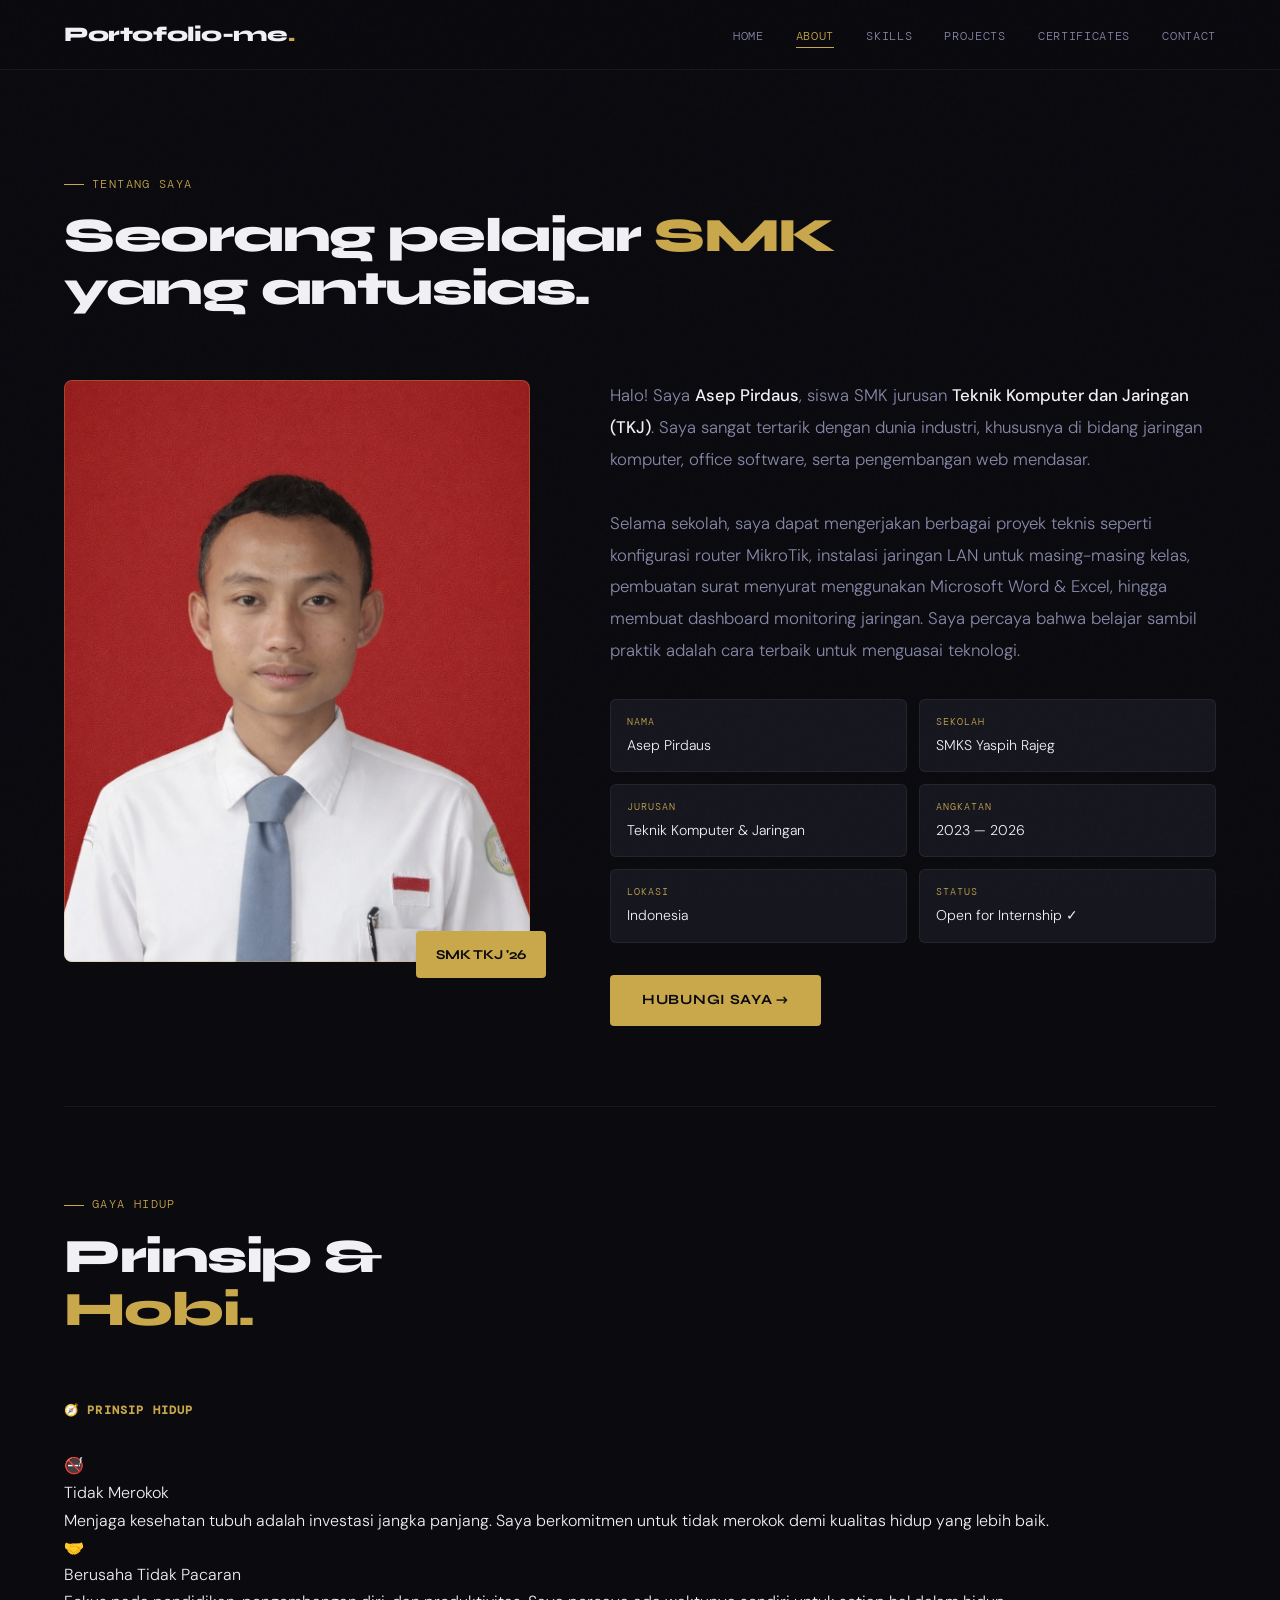
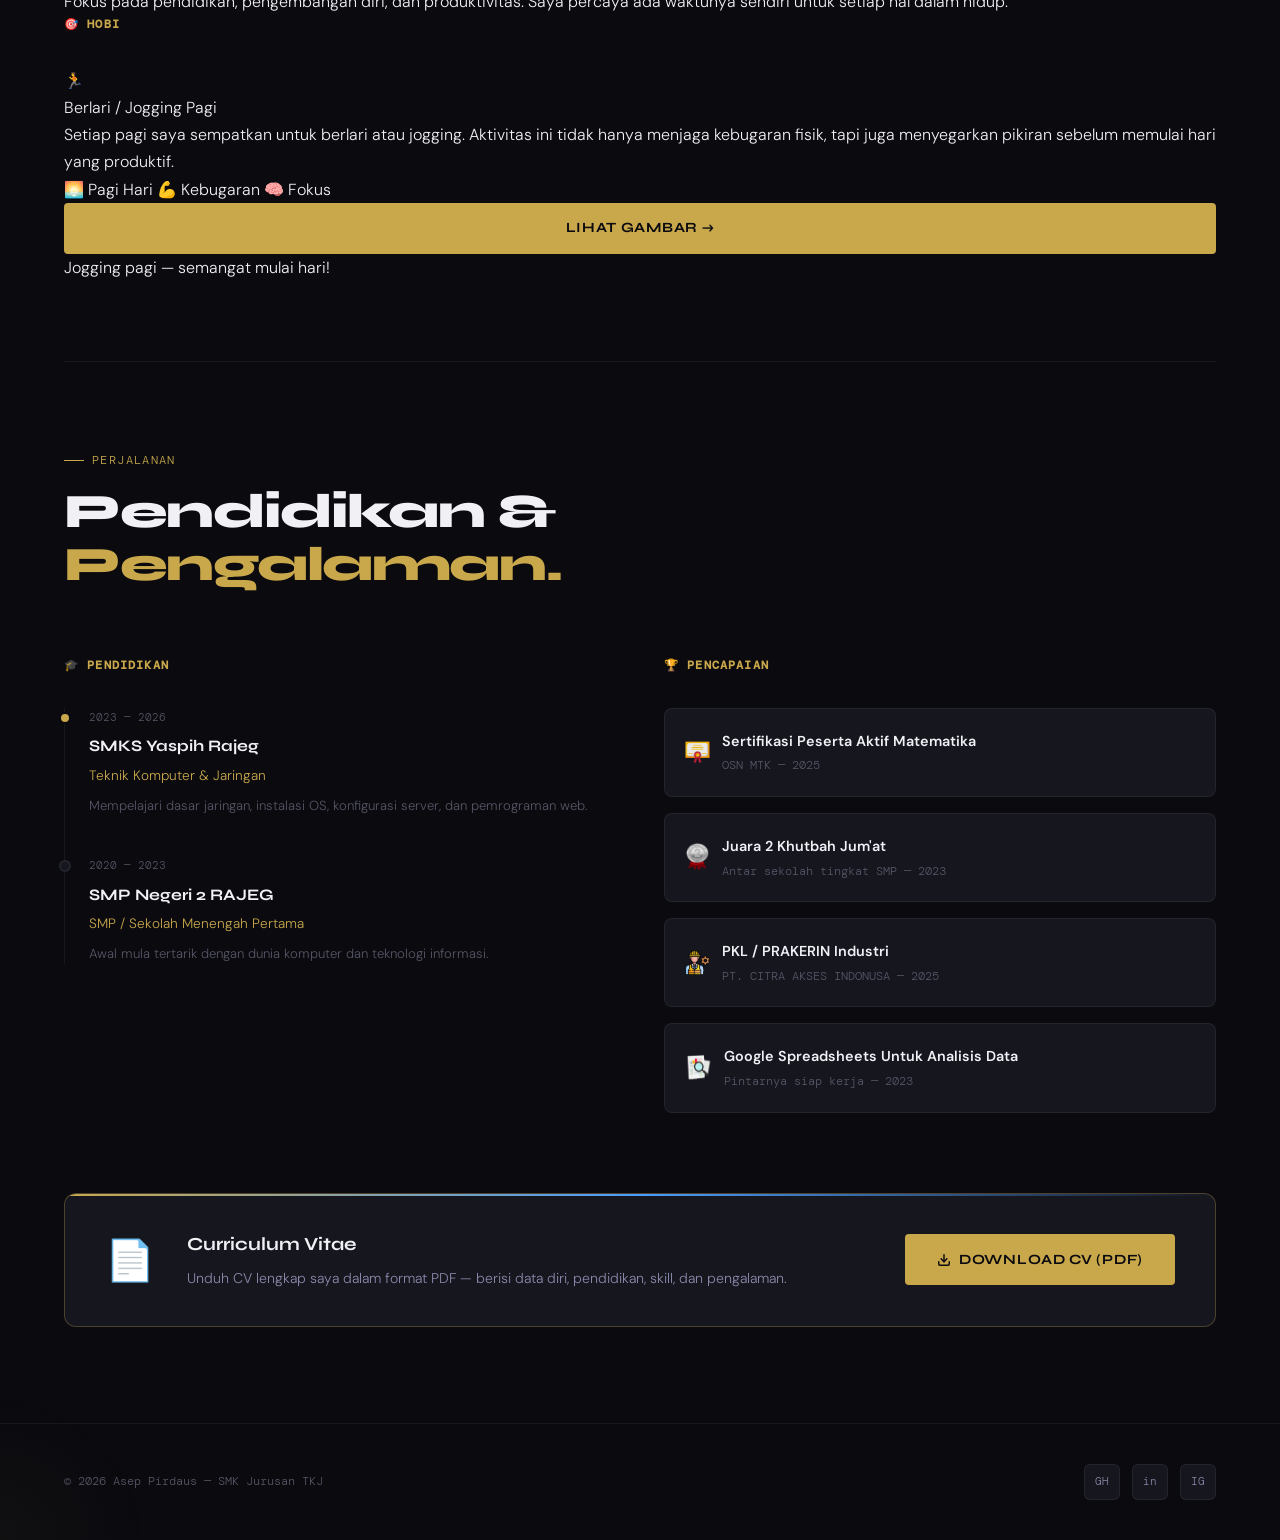
==== commit 7ded29cc: "Update about.html" ====
--- a/about.html
+++ b/about.html
@@ -10,7 +10,7 @@
 <body>
 
   <nav class="navbar">
-    <a href="index.html" class="nav-logo"><span></span></a>
+    <a class="nav-logo">Portofolio-me<span>.</span></a>
     <ul class="nav-links">
       <li><a href="index.html">Home</a></li>
       <li><a href="about.html" class="active">About</a></li>
@@ -63,7 +63,7 @@
           <p class="about-intro">
             Selama sekolah, saya dapat mengerjakan berbagai proyek teknis seperti
             konfigurasi router MikroTik, instalasi jaringan LAN untuk masing-masing kelas,
-            pembuatan surat menyurat menggunakan Microsoft Word & Excel, hingga membuat
+            pembuatan surat menyurat menggunakan Microsoft Word &amp; Excel, hingga membuat
             dashboard monitoring jaringan. Saya percaya bahwa belajar sambil praktik adalah
             cara terbaik untuk menguasai teknologi.
           </p>
@@ -79,7 +79,7 @@
             </div>
             <div class="detail-item">
               <div class="detail-label">Jurusan</div>
-              <div class="detail-value">Teknik Komputer & Jaringan</div>
+              <div class="detail-value">Teknik Komputer &amp; Jaringan</div>
             </div>
             <div class="detail-item">
               <div class="detail-label">Angkatan</div>
@@ -100,6 +100,83 @@
           </div>
         </div>
 
+      </div>
+
+      <div class="divider" style="margin: 5rem 0;"></div>
+
+      <!-- ==============================
+           PRINSIP & HOBI SECTION (NEW)
+           ============================== -->
+      <div class="section-header reveal">
+        <div class="section-tag">Gaya Hidup</div>
+        <h2 class="section-title">Prinsip &amp;<br><span>Hobi.</span></h2>
+      </div>
+
+      <div class="prinsip-hobi-grid">
+
+        <!-- Prinsip -->
+        <div class="prinsip-wrap reveal">
+          <h3 class="timeline-heading">🧭 Prinsip Hidup</h3>
+          <div class="prinsip-list">
+
+            <div class="prinsip-item">
+              <div class="prinsip-icon">🚭</div>
+              <div class="prinsip-body">
+                <div class="prinsip-title">Tidak Merokok</div>
+                <div class="prinsip-desc">Menjaga kesehatan tubuh adalah investasi jangka panjang. Saya berkomitmen untuk tidak merokok demi kualitas hidup yang lebih baik.</div>
+              </div>
+            </div>
+
+            <div class="prinsip-item">
+              <div class="prinsip-icon">🤝</div>
+              <div class="prinsip-body">
+                <div class="prinsip-title">Berusaha Tidak Pacaran</div>
+                <div class="prinsip-desc">Fokus pada pendidikan, pengembangan diri, dan produktivitas. Saya percaya ada waktunya sendiri untuk setiap hal dalam hidup.</div>
+              </div>
+            </div>
+
+          </div>
+        </div>
+
+        <!-- Hobi -->
+        <div class="hobi-wrap reveal">
+          <h3 class="timeline-heading">🎯 Hobi</h3>
+          <div class="hobi-card">
+            <div class="hobi-icon-wrap">🏃</div>
+            <div class="hobi-body">
+              <div class="hobi-title">Berlari / Jogging Pagi</div>
+              <div class="hobi-desc">
+                Setiap pagi saya sempatkan untuk berlari atau jogging. Aktivitas ini tidak hanya menjaga kebugaran fisik, tapi juga menyegarkan pikiran sebelum memulai hari yang produktif.
+              </div>
+              <div class="hobi-tags">
+                <span class="hobi-tag">🌅 Pagi Hari</span>
+                <span class="hobi-tag">💪 Kebugaran</span>
+                <span class="hobi-tag">🧠 Fokus</span>
+              </div>
+            </div>
+          </div>
+
+          <!-- Running Photo Placeholder -->
+          <div class="running-photo-wrap">
+            <div class="running-photo-frame">
+              <!-- 
+                ⬇️ GANTI src="running.webp" dengan nama file foto lari kamu!
+                Contoh: src="lari.jpg" atau src="running_pagi.webp"
+              -->
+<a href="https://running-lyart-three.vercel.app/" class="btn-primary" style="width:100%; justify-content:center;">
+  Lihat Gambar →
+</a>
+              <!-- Placeholder tampil jika foto belum ada -->
+              <div class="running-photo-placeholder" style="display:none;">
+                <div class="placeholder-icon">🏃‍♂️</div>
+                <div class="placeholder-text">Taruh foto lari kamu di sini</div>
+                <div class="placeholder-hint">Ganti <code>src="running.webp"</code> dengan nama file foto kamu</div>
+              </div>
+            </div>
+            <div class="running-photo-caption"> Jogging pagi — semangat mulai hari!</div>
+          </div>
+
+        </div>
       </div>
 
       <div class="divider" style="margin: 5rem 0;"></div>
@@ -107,7 +184,7 @@
       <!-- Education & Experience Timeline -->
       <div class="section-header reveal">
         <div class="section-tag">Perjalanan</div>
-        <h2 class="section-title">Pendidikan &<br><span>Pengalaman.</span></h2>
+        <h2 class="section-title">Pendidikan &amp;<br><span>Pengalaman.</span></h2>
       </div>
 
       <div class="timeline-grid stagger">
@@ -122,7 +199,7 @@
               <div class="timeline-dot active"></div>
               <div class="timeline-date">2023 — 2026</div>
               <div class="timeline-title">SMKS Yaspih Rajeg</div>
-              <div class="timeline-sub">Teknik Komputer & Jaringan</div>
+              <div class="timeline-sub">Teknik Komputer &amp; Jaringan</div>
               <div class="timeline-desc">Mempelajari dasar jaringan, instalasi OS, konfigurasi server, dan pemrograman web.</div>
             </div>
 
@@ -199,8 +276,7 @@
   </div>
 
   <footer>
-  
-    <p class="footer-copy">© 2026 /sep Pirdaus — SMK Jurusan TKJ</p>
+    <p class="footer-copy">© 2026 Asep Pirdaus — SMK Jurusan TKJ</p>
     <div class="footer-socials">
       <a href="https://github.com/aseppirdaus302-gif" class="social-link" title="GitHub" target="_blank">GH</a>
       <a href="https://www.linkedin.com/in/asep-pirdaus-865a7a403?utm_source=share&utm_campaign=share_via&utm_content=profile&utm_medium=android_app" class="social-link" title="LinkedIn" target="_blank">in</a>
@@ -210,4 +286,4 @@
 
   <script src="main.js"></script>
 </body>
-</html>+</html>
--- a/style.css
+++ b/style.css
@@ -252,8 +252,16 @@
 /* =========================================
    PAGE WRAPPER
    ========================================= */
-.page-wrapper { padding-top: var(--nav-height); }
-
+.page-wrapper {
+  padding-top: var(--nav-height);
+  min-height: 100vh;        /* ← tambah ini */
+  display: flex;            /* ← tambah ini */
+  flex-direction: column;   /* ← tambah ini */
+}
+
+.page-wrapper .section {
+  flex: 1;                  /* ← section mengisi sisa ruang */
+}
 /* =========================================
    HERO
    ========================================= */
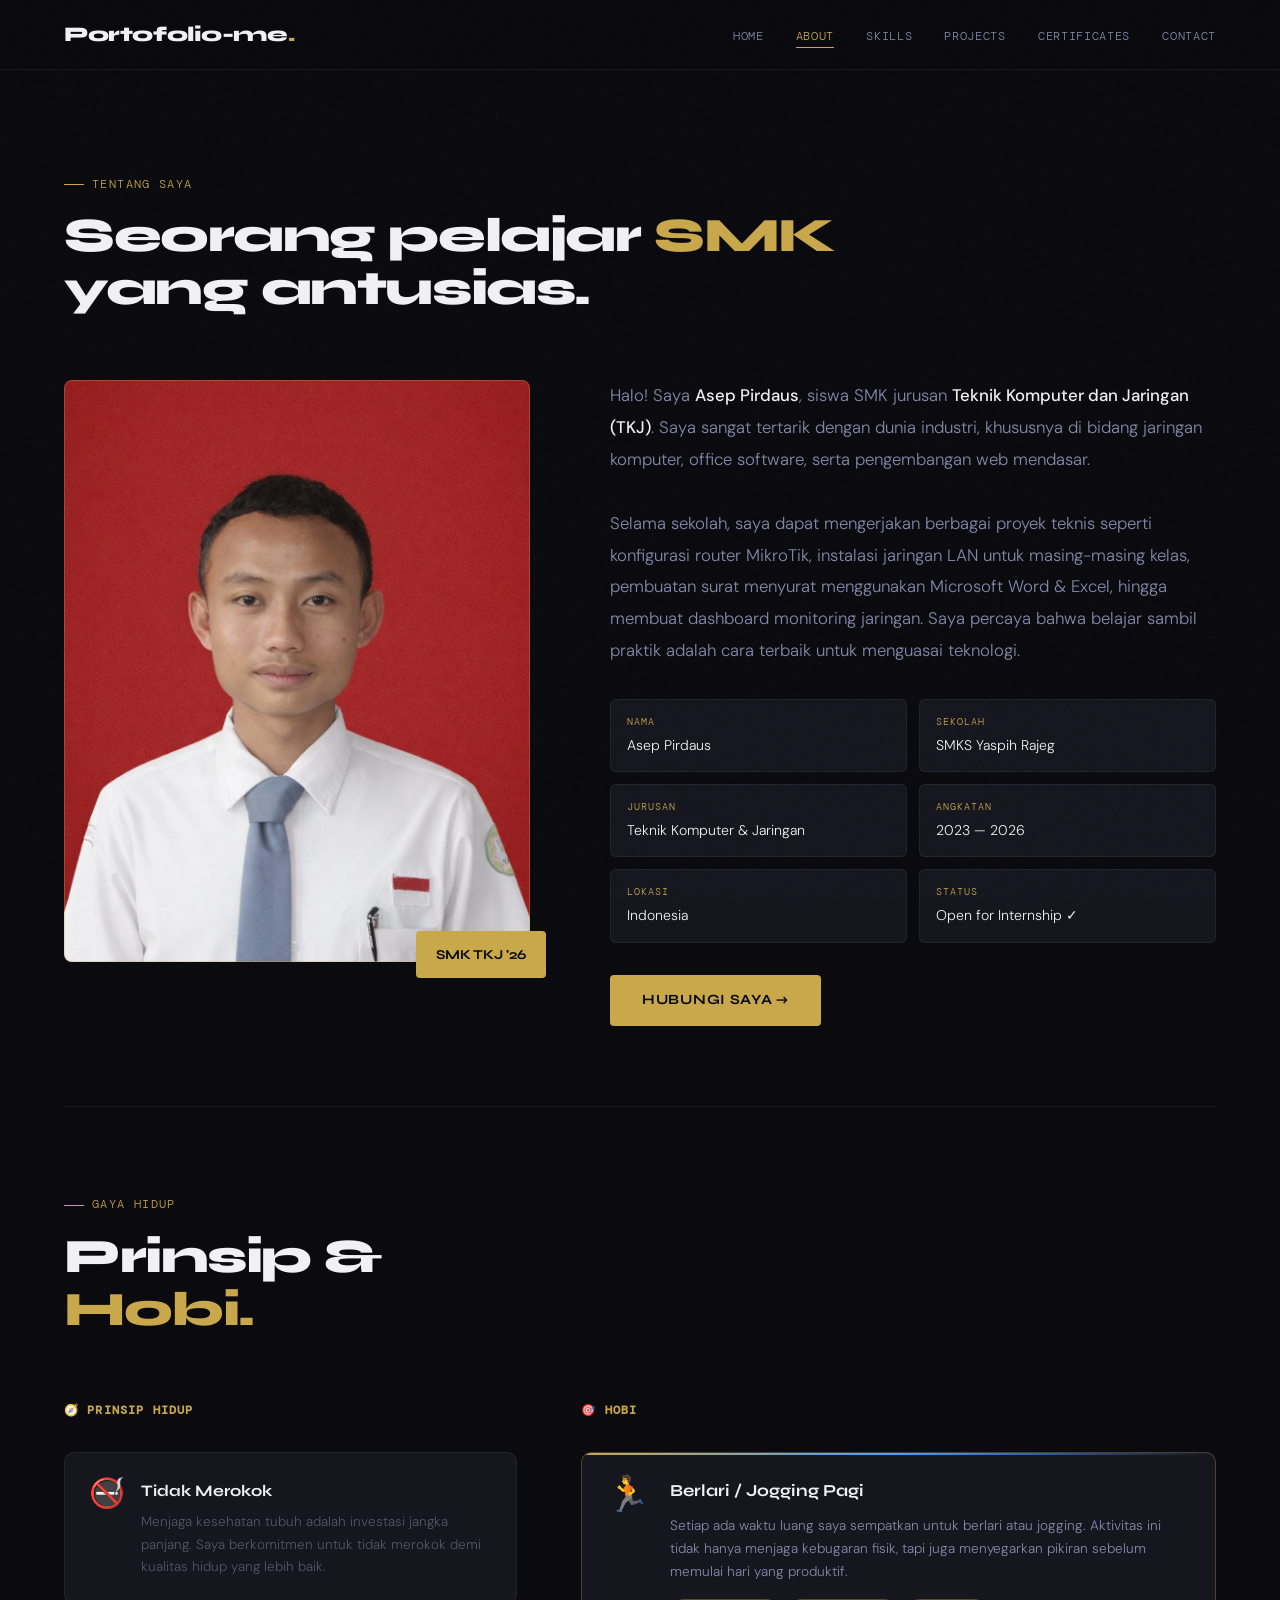
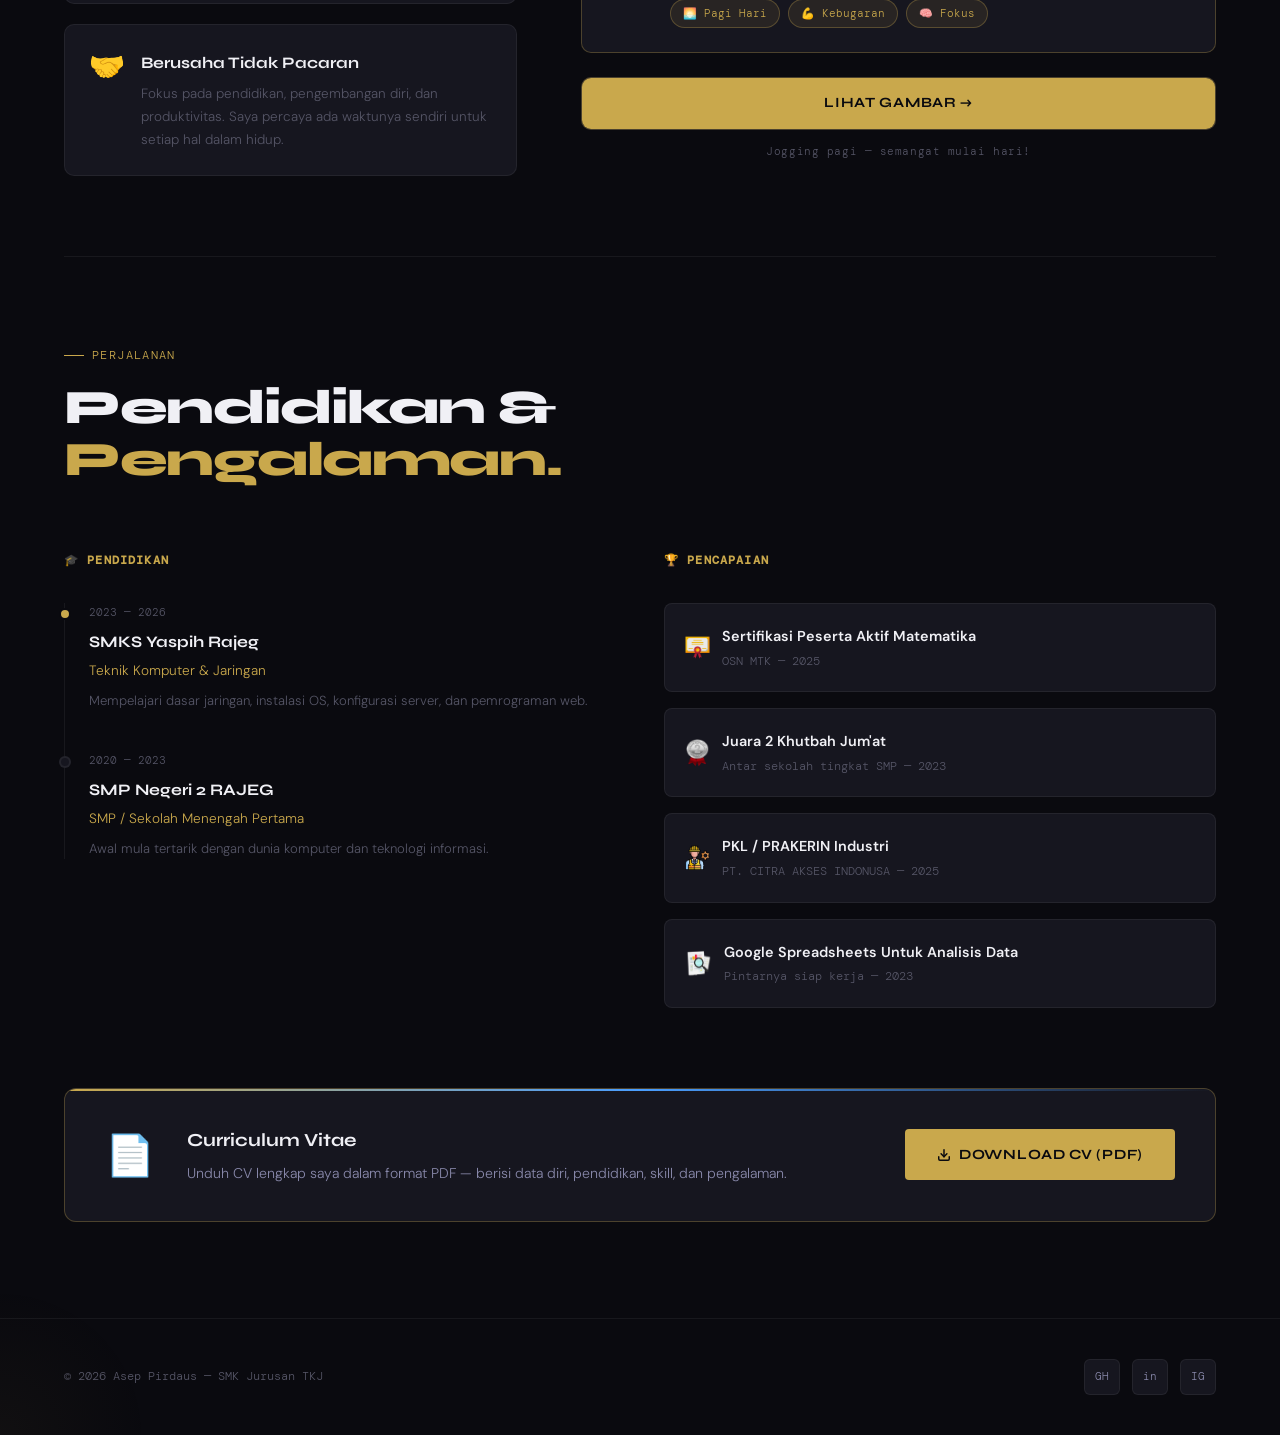
==== commit ffc522db: "Update about.html" ====
--- a/about.html
+++ b/about.html
@@ -146,7 +146,7 @@
             <div class="hobi-body">
               <div class="hobi-title">Berlari / Jogging Pagi</div>
               <div class="hobi-desc">
-                Setiap pagi saya sempatkan untuk berlari atau jogging. Aktivitas ini tidak hanya menjaga kebugaran fisik, tapi juga menyegarkan pikiran sebelum memulai hari yang produktif.
+                Setiap ada waktu luang saya sempatkan untuk berlari atau jogging. Aktivitas ini tidak hanya menjaga kebugaran fisik, tapi juga menyegarkan pikiran sebelum memulai hari yang produktif.
               </div>
               <div class="hobi-tags">
                 <span class="hobi-tag">🌅 Pagi Hari</span>
--- a/style.css
+++ b/style.css
@@ -254,23 +254,22 @@
    ========================================= */
 .page-wrapper {
   padding-top: var(--nav-height);
-  min-height: 100vh;        /* ← tambah ini */
-  display: flex;            /* ← tambah ini */
-  flex-direction: column;   /* ← tambah ini */
+  min-height: 100vh;
+  display: flex;
+  flex-direction: column;
 }
 
 .page-wrapper .section {
-  flex: 1;                  /* ← section mengisi sisa ruang */
+  flex: 1;
 }
 /* =========================================
    HERO
    ========================================= */
 .hero {
-  min-height: auto;        /* ← hapus min-height penuh */
-  padding: 5rem 5% 4rem;  /* ← atur padding atas bawah */
-  display: flex;
-  align-items: center;
-  ...
+  min-height: auto;
+  padding: 5rem 5% 4rem;
+  display: flex;
+  align-items: center;
 }
 
 .hero::before {
@@ -694,6 +693,220 @@
   margin-top: 0.5rem;
 }
 
+/* =========================================
+   PRINSIP & HOBI (NEW)
+   ========================================= */
+.prinsip-hobi-grid {
+  display: grid;
+  grid-template-columns: 1fr 1.4fr;
+  gap: 4rem;
+  align-items: start;
+  margin-top: 1rem;
+}
+
+/* Prinsip list */
+.prinsip-list {
+  display: flex;
+  flex-direction: column;
+  gap: 1.25rem;
+}
+
+.prinsip-item {
+  display: flex;
+  align-items: flex-start;
+  gap: 1rem;
+  padding: 1.5rem;
+  background: var(--bg-card);
+  border: 1px solid var(--border);
+  border-radius: 10px;
+  transition: all var(--transition);
+  position: relative;
+  overflow: hidden;
+}
+
+.prinsip-item::before {
+  content: '';
+  position: absolute;
+  left: 0; top: 0; bottom: 0;
+  width: 3px;
+  background: var(--accent-gold);
+  border-radius: 3px 0 0 3px;
+  opacity: 0;
+  transition: opacity var(--transition);
+}
+
+.prinsip-item:hover {
+  border-color: var(--border-accent);
+  transform: translateX(4px);
+  box-shadow: var(--shadow-card);
+}
+
+.prinsip-item:hover::before { opacity: 1; }
+
+.prinsip-icon {
+  font-size: 1.8rem;
+  flex-shrink: 0;
+  line-height: 1;
+  margin-top: 0.1rem;
+}
+
+.prinsip-title {
+  font-family: var(--font-display);
+  font-size: 1rem;
+  font-weight: 700;
+  margin-bottom: 0.4rem;
+  color: var(--text-primary);
+}
+
+.prinsip-desc {
+  font-size: 0.84rem;
+  color: var(--text-muted);
+  line-height: 1.7;
+}
+
+/* Hobi card */
+.hobi-card {
+  display: flex;
+  align-items: flex-start;
+  gap: 1.25rem;
+  padding: 1.5rem;
+  background: var(--bg-card);
+  border: 1px solid var(--border-accent);
+  border-radius: 10px;
+  margin-bottom: 1.5rem;
+  position: relative;
+  overflow: hidden;
+  transition: all var(--transition);
+}
+
+.hobi-card::before {
+  content: '';
+  position: absolute;
+  top: 0; left: 0; right: 0;
+  height: 2px;
+  background: linear-gradient(90deg, var(--accent-gold), var(--accent-blue), transparent);
+}
+
+.hobi-card:hover {
+  transform: translateY(-3px);
+  box-shadow: var(--shadow-card), var(--shadow-glow);
+}
+
+.hobi-icon-wrap {
+  font-size: 2.2rem;
+  flex-shrink: 0;
+  line-height: 1;
+}
+
+.hobi-title {
+  font-family: var(--font-display);
+  font-size: 1.05rem;
+  font-weight: 700;
+  margin-bottom: 0.5rem;
+  color: var(--text-primary);
+}
+
+.hobi-desc {
+  font-size: 0.85rem;
+  color: var(--text-secondary);
+  line-height: 1.7;
+  margin-bottom: 1rem;
+}
+
+.hobi-tags {
+  display: flex;
+  gap: 0.5rem;
+  flex-wrap: wrap;
+}
+
+.hobi-tag {
+  padding: 0.25rem 0.75rem;
+  background: rgba(201, 168, 76, 0.1);
+  border: 1px solid var(--border-accent);
+  border-radius: 100px;
+  font-family: var(--font-mono);
+  font-size: 0.68rem;
+  color: var(--accent-gold);
+}
+
+/* Running photo */
+.running-photo-wrap {
+  position: relative;
+}
+
+.running-photo-frame {
+  position: relative;
+  width: 100%;
+  aspect-ratio: unset;
+  border-radius: 10px;
+  overflow: hidden;
+  background: var(--bg-card);
+  border: 1px solid var(--border-accent);
+}
+
+.running-photo-frame img {
+  width: 100%;
+  height: 100%;
+  object-fit: cover;
+  filter: grayscale(20%);
+  transition: filter var(--transition), transform var(--transition);
+}
+
+.running-photo-frame:hover img {
+  filter: grayscale(0%);
+  transform: scale(1.03);
+}
+
+/* Placeholder saat foto belum ada */
+.running-photo-placeholder {
+  width: 100%;
+  height: 100%;
+  display: flex;
+  flex-direction: column;
+  align-items: center;
+  justify-content: center;
+  gap: 0.5rem;
+  background: var(--bg-secondary);
+  border: 2px dashed var(--border-accent);
+  border-radius: 10px;
+  padding: 2rem;
+}
+
+.placeholder-icon {
+  font-size: 3rem;
+  opacity: 0.5;
+}
+
+.placeholder-text {
+  font-family: var(--font-display);
+  font-size: 1rem;
+  color: var(--text-muted);
+  font-weight: 600;
+}
+
+.placeholder-hint {
+  font-family: var(--font-mono);
+  font-size: 0.7rem;
+  color: var(--text-muted);
+  text-align: center;
+}
+
+.placeholder-hint code {
+  background: rgba(201, 168, 76, 0.1);
+  color: var(--accent-gold);
+  padding: 0.1rem 0.4rem;
+  border-radius: 3px;
+}
+
+.running-photo-caption {
+  margin-top: 0.75rem;
+  font-family: var(--font-mono);
+  font-size: 0.7rem;
+  color: var(--text-muted);
+  text-align: center;
+  letter-spacing: 0.05em;
+}
+
 /* Timeline */
 .timeline-grid {
   display: grid;
@@ -1508,8 +1721,6 @@
     gap: 3rem;
   }
 
-
-
   .about-photo-wrap {
     max-width: 360px;
     margin: 0 auto;
@@ -1523,6 +1734,11 @@
   .contact-grid {
     grid-template-columns: 1fr;
     gap: 3rem;
+  }
+
+  .prinsip-hobi-grid {
+    grid-template-columns: 1fr;
+    gap: 2.5rem;
   }
 }
 
@@ -1653,6 +1869,17 @@
     max-width: 280px;
     justify-content: center;
   }
+
+  /* Prinsip & Hobi mobile */
+  .prinsip-hobi-grid {
+    grid-template-columns: 1fr;
+    gap: 2rem;
+  }
+
+  .hobi-card {
+    flex-direction: column;
+    gap: 0.75rem;
+  }
 }
 
 /* =========================================
@@ -1693,24 +1920,23 @@
     min-height: auto;
     padding: 3rem 5% 4rem;
     align-items: flex-start;
-    overflow: hidden;   /* ← tambahkan ini */
-    width: 100%;        /* ← dan ini */
+    overflow: hidden;
+    width: 100%;
   }
 
   .hero-content {
-    width: 100%;        /* ← tambahkan ini */
-    max-width: 100%;    /* ← override max-width 800px */
+    width: 100%;
+    max-width: 100%;
     overflow: hidden;
   }
 
   .hero-orb-1,
   .hero-orb-2 {
-    display: none;      /* ← sembunyikan orb yg bisa menyebabkan overflow */
+    display: none;
   }
 }
 
 @media (max-width: 390px) {
-  /* iPhone SE dan layar kecil */
   .hero {
     padding: 2rem 5% 3rem;
   }
